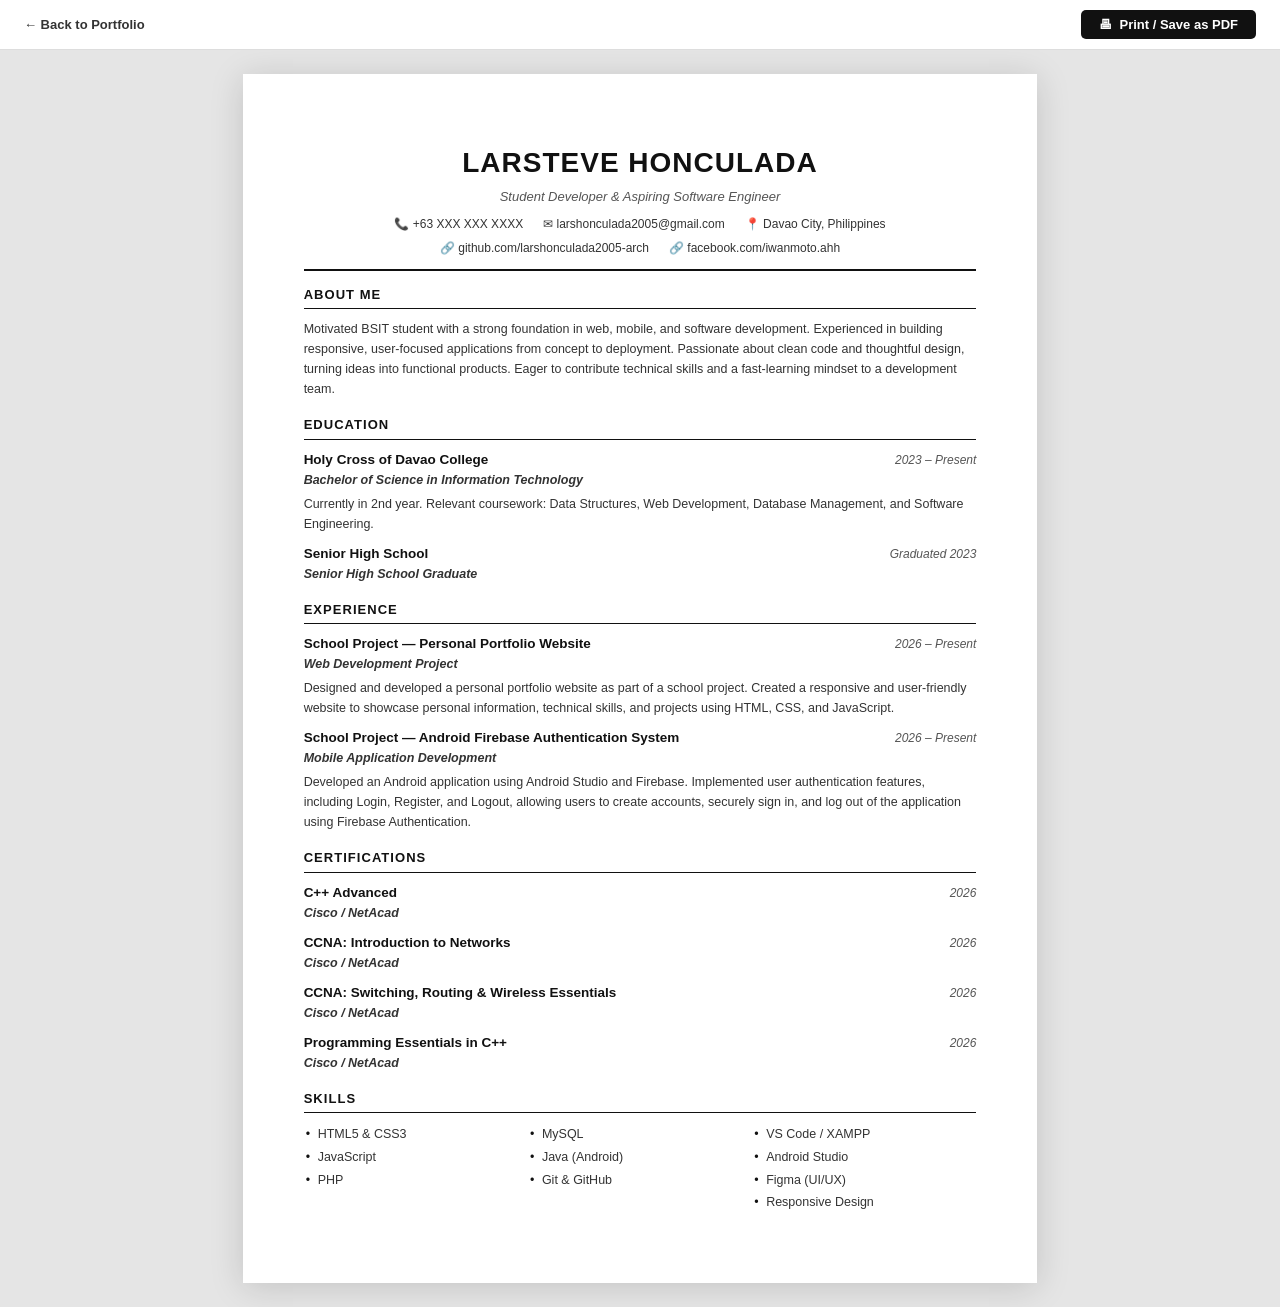
==== resume.html @ 31122566 "Update resume.html" ====
<!DOCTYPE html>
<html lang="en">
<head>
  <meta charset="UTF-8" />
  <meta name="viewport" content="width=device-width, initial-scale=1.0" />
  <title>Larsteve Honculada | Resume</title>
  <style>
    /* ── Loader ── */
    #loader {
      position: fixed;
      inset: 0;
      z-index: 9999;
      display: flex;
      flex-direction: column;
      align-items: center;
      justify-content: center;
      gap: 20px;
      background: #0a0f1e;
      transition: opacity 0.5s ease, visibility 0.5s ease;
    }
    #loader.hide {
      opacity: 0;
      visibility: hidden;
      pointer-events: none;
    }
    .loader-ring {
      width: 64px;
      height: 64px;
      border-radius: 50%;
      border: 3px solid rgba(255,255,255,0.08);
      border-top-color: #4f8ef7;
      border-right-color: #a78bfa;
      animation: spin 0.9s linear infinite;
    }
    @keyframes spin {
      to { transform: rotate(360deg); }
    }
    .loader-initials {
      position: absolute;
      font-family: 'Arial', sans-serif;
      font-size: 15px;
      font-weight: 800;
      letter-spacing: 1px;
      background: linear-gradient(135deg, #4f8ef7, #a78bfa);
      -webkit-background-clip: text;
      -webkit-text-fill-color: transparent;
      background-clip: text;
    }
    .loader-ring-wrap {
      position: relative;
      display: flex;
      align-items: center;
      justify-content: center;
    }
    .loader-text {
      font-family: 'Arial', sans-serif;
      font-size: 12px;
      color: rgba(255,255,255,0.35);
      letter-spacing: 0.15em;
      text-transform: uppercase;
    }

    /* ── Reset ── */
    *, *::before, *::after { box-sizing: border-box; margin: 0; padding: 0; }
    body {
      font-family: 'Arial', sans-serif;
      font-size: 14px;
      color: #111;
      background: #e5e5e5;
      line-height: 1.5;
    }
    a { color: inherit; text-decoration: none; }
    ul { list-style: none; }

    /* ── Top bar (screen only) ── */
    .topbar {
      position: sticky;
      top: 0;
      z-index: 100;
      display: flex;
      align-items: center;
      justify-content: space-between;
      padding: 10px 24px;
      background: #fff;
      border-bottom: 1px solid #ddd;
      font-size: 13px;
    }
    .topbar a {
      color: #333;
      font-weight: 600;
      text-decoration: none;
    }
    .topbar a:hover { color: #000; }
    .btn-save {
      background: #111;
      color: #fff;
      border: none;
      padding: 7px 18px;
      border-radius: 5px;
      font-size: 13px;
      font-weight: 600;
      cursor: pointer;
    }
    .btn-save:hover { background: #333; }

    /* ── Page (the white resume sheet) ── */
    .page {
      width: 210mm;
      min-height: 297mm;
      margin: 24px auto;
      background: #fff;
      padding: 18mm 16mm 14mm;
      box-shadow: 0 4px 32px rgba(0,0,0,0.15);
    }

    /* ── Header ── */
    .cv-header {
      text-align: center;
      padding-bottom: 12px;
      margin-bottom: 14px;
      border-bottom: 2px solid #111;
    }
    .cv-name {
      font-size: 28px;
      font-weight: 800;
      letter-spacing: 1px;
      color: #111;
      text-transform: uppercase;
    }
    .cv-role {
      font-size: 13px;
      color: #555;
      margin-top: 3px;
      font-style: italic;
    }
    .cv-contact {
      display: flex;
      flex-wrap: wrap;
      justify-content: center;
      gap: 6px 20px;
      margin-top: 8px;
    }
    .cv-contact span {
      font-size: 12px;
      color: #333;
    }
    .cv-contact span::before {
      margin-right: 3px;
    }

    /* ── Section ── */
    .cv-section {
      margin-bottom: 16px;
    }
    .cv-section-title {
      font-size: 13px;
      font-weight: 800;
      text-transform: uppercase;
      letter-spacing: 0.08em;
      color: #111;
      margin-bottom: 4px;
    }
    .cv-divider {
      border: none;
      border-top: 1.5px solid #111;
      margin-bottom: 10px;
    }

    /* ── Entry ── */
    .cv-entry {
      margin-bottom: 10px;
    }
    .cv-entry:last-child { margin-bottom: 0; }

    .cv-entry-top {
      display: flex;
      justify-content: space-between;
      align-items: baseline;
    }
    .cv-org {
      font-weight: 700;
      font-size: 13.5px;
      color: #111;
    }
    .cv-date {
      font-size: 12px;
      color: #555;
      white-space: nowrap;
      font-style: italic;
    }
    .cv-role-title {
      font-size: 12.5px;
      font-weight: 600;
      color: #333;
      margin-top: 1px;
      font-style: italic;
    }
    .cv-desc {
      font-size: 12.5px;
      color: #333;
      margin-top: 4px;
      line-height: 1.6;
    }

    /* ── Skills grid ── */
    .cv-skills-grid {
      display: grid;
      grid-template-columns: repeat(3, 1fr);
      gap: 2px 0;
    }
    .cv-skills-col li {
      font-size: 12.5px;
      color: #333;
      padding: 2px 0 2px 14px;
      position: relative;
    }
    .cv-skills-col li::before {
      content: '•';
      position: absolute;
      left: 2px;
      color: #111;
    }

    /* ══════════════════════════════════════
       PRINT — fits one A4 / bond paper page
    ═══════════════════════════════════════ */
    @page {
      size: A4 portrait;
      margin: 0;
    }
    @media print {
      body    { background: #fff; }
      .topbar { display: none !important; }
      #loader { display: none !important; }
      .page {
        width: 100%;
        min-height: 0;
        margin: 0;
        padding: 14mm 14mm 10mm;
        box-shadow: none;
      }
      /* Scale everything down just enough to fit one page */
      .cv-name            { font-size: 22px; }
      .cv-role            { font-size: 11px; }
      .cv-contact span    { font-size: 10.5px; }
      .cv-section-title   { font-size: 11px; }
      .cv-org             { font-size: 12px; }
      .cv-date            { font-size: 10.5px; }
      .cv-role-title      { font-size: 11px; }
      .cv-desc            { font-size: 11px; line-height: 1.45; }
      .cv-skills-col li   { font-size: 11px; }
      .cv-section         { margin-bottom: 11px; }
      .cv-entry           { margin-bottom: 8px; }
      .cv-header          { padding-bottom: 8px; margin-bottom: 10px; }
      .cv-divider         { margin-bottom: 7px; }
      a { color: #111 !important; }
    }
  </style>
</head>
<body>

  <!-- Loading screen -->
  <div id="loader">
    <div class="loader-ring-wrap">
      <div class="loader-ring"></div>
      <span class="loader-initials">LH</span>
    </div>
    <p class="loader-text">Loading</p>
  </div>

  <!-- Top bar -->
  <div class="topbar">
    <a href="index" class="resume-bar-link">&#8592; Back to Portfolio</a>
    <button class="btn-save" onclick="window.print()">&#128438;&nbsp; Print / Save as PDF</button>
  </div>

  <!-- Resume sheet -->
  <div class="page">

    <!-- HEADER -->
    <header class="cv-header">
      <h1 class="cv-name">Larsteve Honculada</h1>
      <p class="cv-role">Student Developer &amp; Aspiring Software Engineer</p>
      <div class="cv-contact">
        <span>&#128222; +63 XXX XXX XXXX</span>
        <span>&#9993; larshonculada2005@gmail.com</span>
        <span>&#128205; Davao City, Philippines</span>
        <span>&#128279; github.com/larshonculada2005-arch</span>
        <span>&#128279; facebook.com/iwanmoto.ahh</span>
      </div>
    </header>

    <!-- ABOUT ME -->
    <section class="cv-section">
      <h2 class="cv-section-title">About Me</h2>
      <div class="cv-divider"></div>
      <p class="cv-desc">
        Motivated BSIT student with a strong foundation in web, mobile, and software development.
        Experienced in building responsive, user-focused applications from concept to deployment.
        Passionate about clean code and thoughtful design, turning ideas into functional products.
        Eager to contribute technical skills and a fast-learning mindset to a development team.
      </p>
    </section>

    <!-- EDUCATION -->
    <section class="cv-section">
      <h2 class="cv-section-title">Education</h2>
      <div class="cv-divider"></div>

      <div class="cv-entry">
        <div class="cv-entry-top">
          <span class="cv-org">Holy Cross of Davao College</span>
          <span class="cv-date">2023 – Present</span>
        </div>
        <p class="cv-role-title">Bachelor of Science in Information Technology</p>
        <p class="cv-desc">
          Currently in 2nd year. Relevant coursework: Data Structures, Web Development,
          Database Management, and Software Engineering.
        </p>
      </div>

      <div class="cv-entry">
        <div class="cv-entry-top">
          <span class="cv-org">Senior High School</span>
          <span class="cv-date">Graduated 2023</span>
        </div>
        <p class="cv-role-title">Senior High School Graduate</p>
      </div>
    </section>

    <!-- EXPERIENCE -->
    <section class="cv-section">
      <h2 class="cv-section-title">Experience</h2>
      <div class="cv-divider"></div>

      <div class="cv-entry">
        <div class="cv-entry-top">
          <span class="cv-org">School Project — Personal Portfolio Website</span>
          <span class="cv-date">2026 – Present</span>
        </div>
        <p class="cv-role-title">Web Development Project</p>
        <p class="cv-desc">
          Designed and developed a personal portfolio website as part of a school project.
          Created a responsive and user-friendly website to showcase personal information,
          technical skills, and projects using HTML, CSS, and JavaScript.
        </p>
      </div>

      <div class="cv-entry">
        <div class="cv-entry-top">
          <span class="cv-org">School Project — Android Firebase Authentication System</span>
          <span class="cv-date">2026 – Present</span>
        </div>
        <p class="cv-role-title">Mobile Application Development</p>
        <p class="cv-desc">
          Developed an Android application using Android Studio and Firebase. Implemented
          user authentication features, including Login, Register, and Logout, allowing
          users to create accounts, securely sign in, and log out of the application
          using Firebase Authentication.
        </p>
      </div>
    </section>

    <!-- CERTIFICATIONS -->
    <section class="cv-section">
      <h2 class="cv-section-title">Certifications</h2>
      <div class="cv-divider"></div>

      <div class="cv-entry">
        <div class="cv-entry-top">
          <span class="cv-org">C++ Advanced</span>
          <span class="cv-date">2026</span>
        </div>
        <p class="cv-role-title">Cisco / NetAcad</p>
      </div>

      <div class="cv-entry">
        <div class="cv-entry-top">
          <span class="cv-org">CCNA: Introduction to Networks</span>
          <span class="cv-date">2026</span>
        </div>
        <p class="cv-role-title">Cisco / NetAcad</p>
      </div>

      <div class="cv-entry">
        <div class="cv-entry-top">
          <span class="cv-org">CCNA: Switching, Routing &amp; Wireless Essentials</span>
          <span class="cv-date">2026</span>
        </div>
        <p class="cv-role-title">Cisco / NetAcad</p>
      </div>

      <div class="cv-entry">
        <div class="cv-entry-top">
          <span class="cv-org">Programming Essentials in C++</span>
          <span class="cv-date">2026</span>
        </div>
        <p class="cv-role-title">Cisco / NetAcad</p>
      </div>

    </section>

    <!-- SKILLS -->
    <section class="cv-section">
      <h2 class="cv-section-title">Skills</h2>
      <div class="cv-divider"></div>
      <div class="cv-skills-grid">
        <ul class="cv-skills-col">
          <li>HTML5 &amp; CSS3</li>
          <li>JavaScript</li>
          <li>PHP</li>
        </ul>
        <ul class="cv-skills-col">
          <li>MySQL</li>
          <li>Java (Android)</li>
          <li>Git &amp; GitHub</li>
        </ul>
        <ul class="cv-skills-col">
          <li>VS Code / XAMPP</li>
          <li>Android Studio</li>
          <li>Figma (UI/UX)</li>
          <li>Responsive Design</li>
        </ul>
      </div>
    </section>

  </div>

  <script>
    window.addEventListener('load', function () {
      var loader = document.getElementById('loader');
      if (loader) {
        setTimeout(function () {
          loader.classList.add('hide');
        }, 400);
      }
    });
  </script>

</body>
</html>
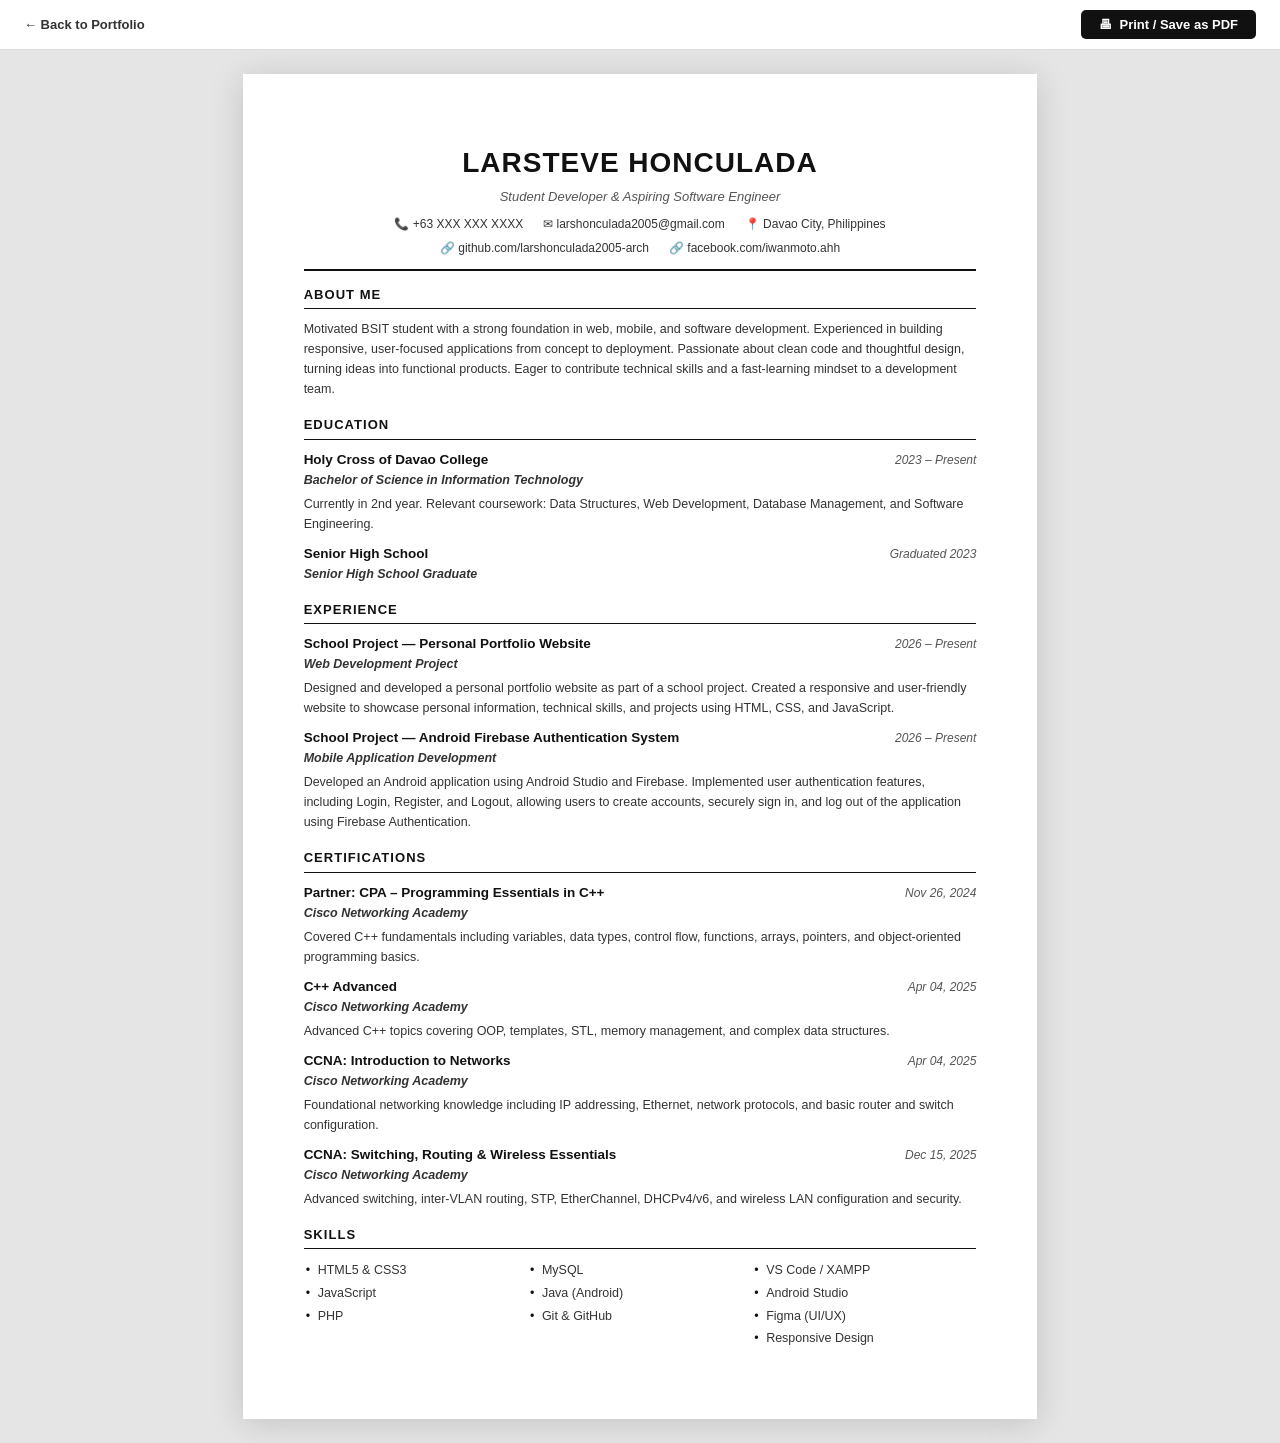
==== commit 7b6039a0: "Update resume.html" ====
--- a/resume.html
+++ b/resume.html
@@ -368,34 +368,38 @@
 
       <div class="cv-entry">
         <div class="cv-entry-top">
+          <span class="cv-org">Partner: CPA – Programming Essentials in C++</span>
+          <span class="cv-date">Nov 26, 2024</span>
+        </div>
+        <p class="cv-role-title">Cisco Networking Academy</p>
+        <p class="cv-desc">Covered C++ fundamentals including variables, data types, control flow, functions, arrays, pointers, and object-oriented programming basics.</p>
+      </div>
+
+      <div class="cv-entry">
+        <div class="cv-entry-top">
           <span class="cv-org">C++ Advanced</span>
-          <span class="cv-date">2026</span>
-        </div>
-        <p class="cv-role-title">Cisco / NetAcad</p>
+          <span class="cv-date">Apr 04, 2025</span>
+        </div>
+        <p class="cv-role-title">Cisco Networking Academy</p>
+        <p class="cv-desc">Advanced C++ topics covering OOP, templates, STL, memory management, and complex data structures.</p>
       </div>
 
       <div class="cv-entry">
         <div class="cv-entry-top">
           <span class="cv-org">CCNA: Introduction to Networks</span>
-          <span class="cv-date">2026</span>
-        </div>
-        <p class="cv-role-title">Cisco / NetAcad</p>
+          <span class="cv-date">Apr 04, 2025</span>
+        </div>
+        <p class="cv-role-title">Cisco Networking Academy</p>
+        <p class="cv-desc">Foundational networking knowledge including IP addressing, Ethernet, network protocols, and basic router and switch configuration.</p>
       </div>
 
       <div class="cv-entry">
         <div class="cv-entry-top">
           <span class="cv-org">CCNA: Switching, Routing &amp; Wireless Essentials</span>
-          <span class="cv-date">2026</span>
-        </div>
-        <p class="cv-role-title">Cisco / NetAcad</p>
-      </div>
-
-      <div class="cv-entry">
-        <div class="cv-entry-top">
-          <span class="cv-org">Programming Essentials in C++</span>
-          <span class="cv-date">2026</span>
-        </div>
-        <p class="cv-role-title">Cisco / NetAcad</p>
+          <span class="cv-date">Dec 15, 2025</span>
+        </div>
+        <p class="cv-role-title">Cisco Networking Academy</p>
+        <p class="cv-desc">Advanced switching, inter-VLAN routing, STP, EtherChannel, DHCPv4/v6, and wireless LAN configuration and security.</p>
       </div>
 
     </section>
@@ -439,3 +443,4 @@
 
 </body>
 </html>
+
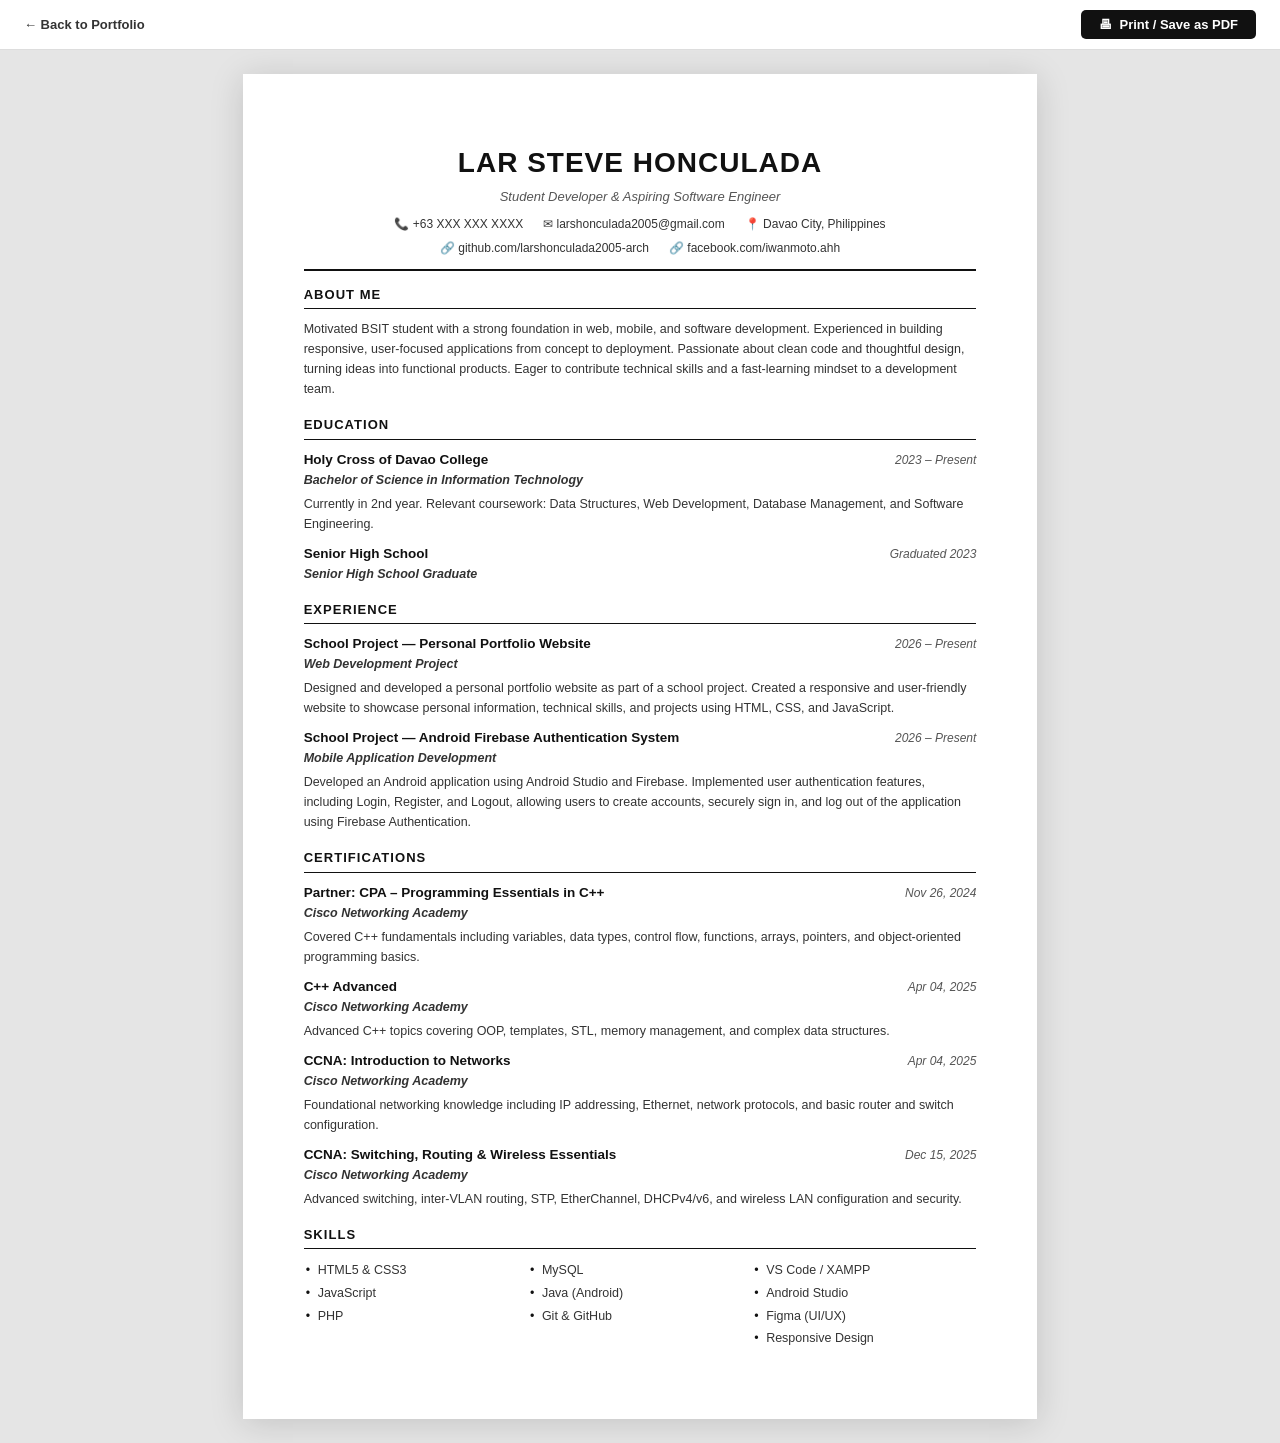
==== commit 528ef7a2: "Update resume.html" ====
--- a/resume.html
+++ b/resume.html
@@ -3,7 +3,7 @@
 <head>
   <meta charset="UTF-8" />
   <meta name="viewport" content="width=device-width, initial-scale=1.0" />
-  <title>Larsteve Honculada | Resume</title>
+  <title>Lar steve Honculada | Resume</title>
   <style>
     /* ── Loader ── */
     #loader {
@@ -279,7 +279,7 @@
 
     <!-- HEADER -->
     <header class="cv-header">
-      <h1 class="cv-name">Larsteve Honculada</h1>
+      <h1 class="cv-name">Lar steve Honculada</h1>
       <p class="cv-role">Student Developer &amp; Aspiring Software Engineer</p>
       <div class="cv-contact">
         <span>&#128222; +63 XXX XXX XXXX</span>
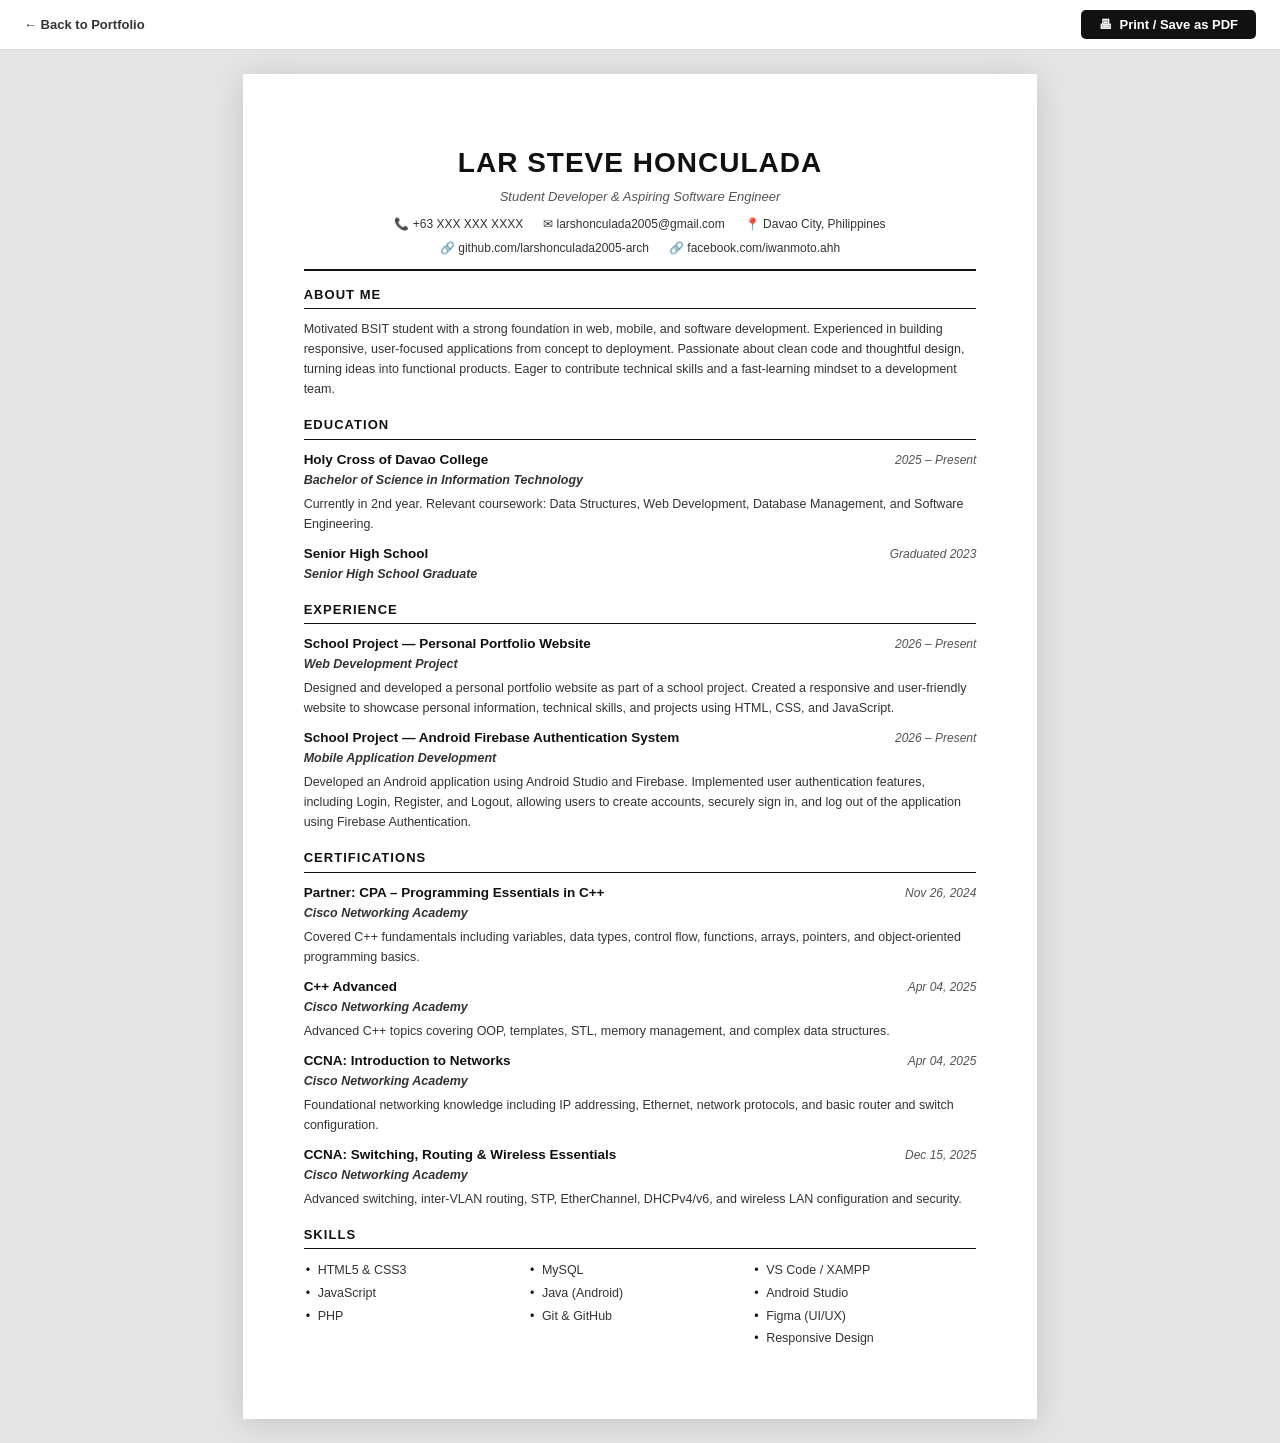
==== commit acd44b34: "Update resume.html" ====
--- a/resume.html
+++ b/resume.html
@@ -310,7 +310,7 @@
       <div class="cv-entry">
         <div class="cv-entry-top">
           <span class="cv-org">Holy Cross of Davao College</span>
-          <span class="cv-date">2023 – Present</span>
+          <span class="cv-date">2025 – Present</span>
         </div>
         <p class="cv-role-title">Bachelor of Science in Information Technology</p>
         <p class="cv-desc">
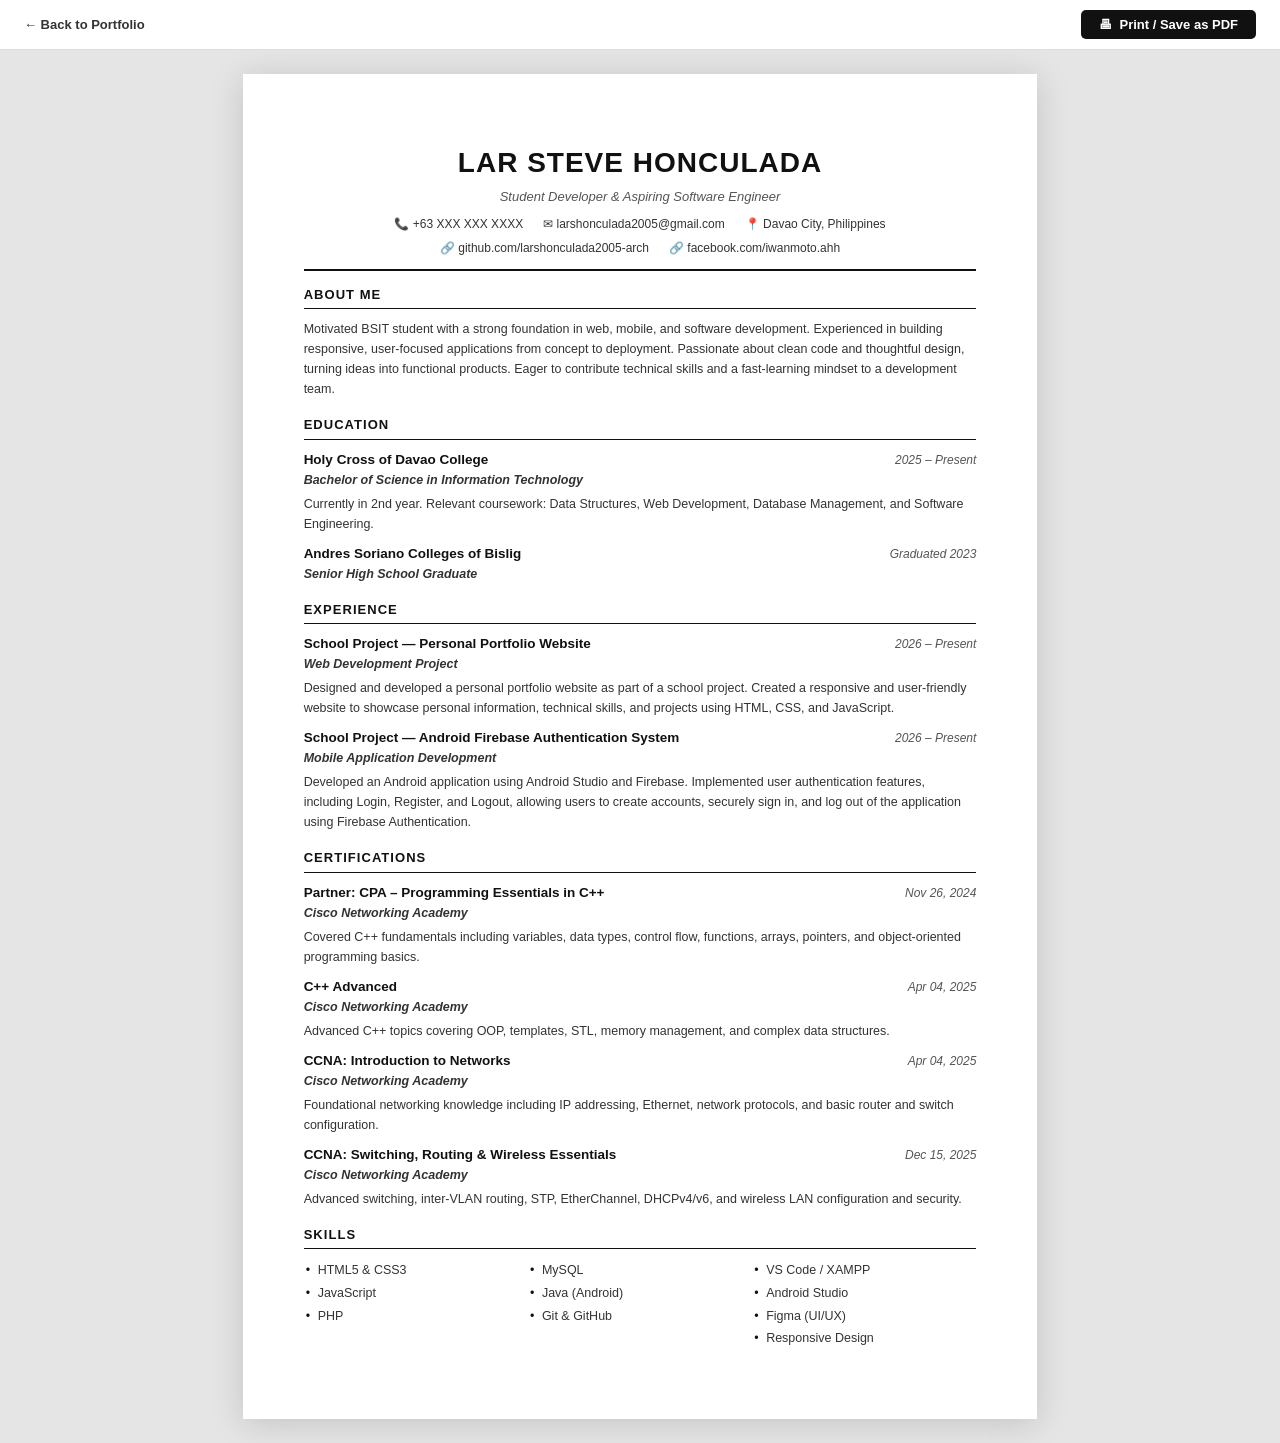
==== commit a6dd53fe: "Update resume.html" ====
--- a/resume.html
+++ b/resume.html
@@ -321,7 +321,7 @@
 
       <div class="cv-entry">
         <div class="cv-entry-top">
-          <span class="cv-org">Senior High School</span>
+          <span class="cv-org">Andres Soriano Colleges of Bislig</span>
           <span class="cv-date">Graduated 2023</span>
         </div>
         <p class="cv-role-title">Senior High School Graduate</p>
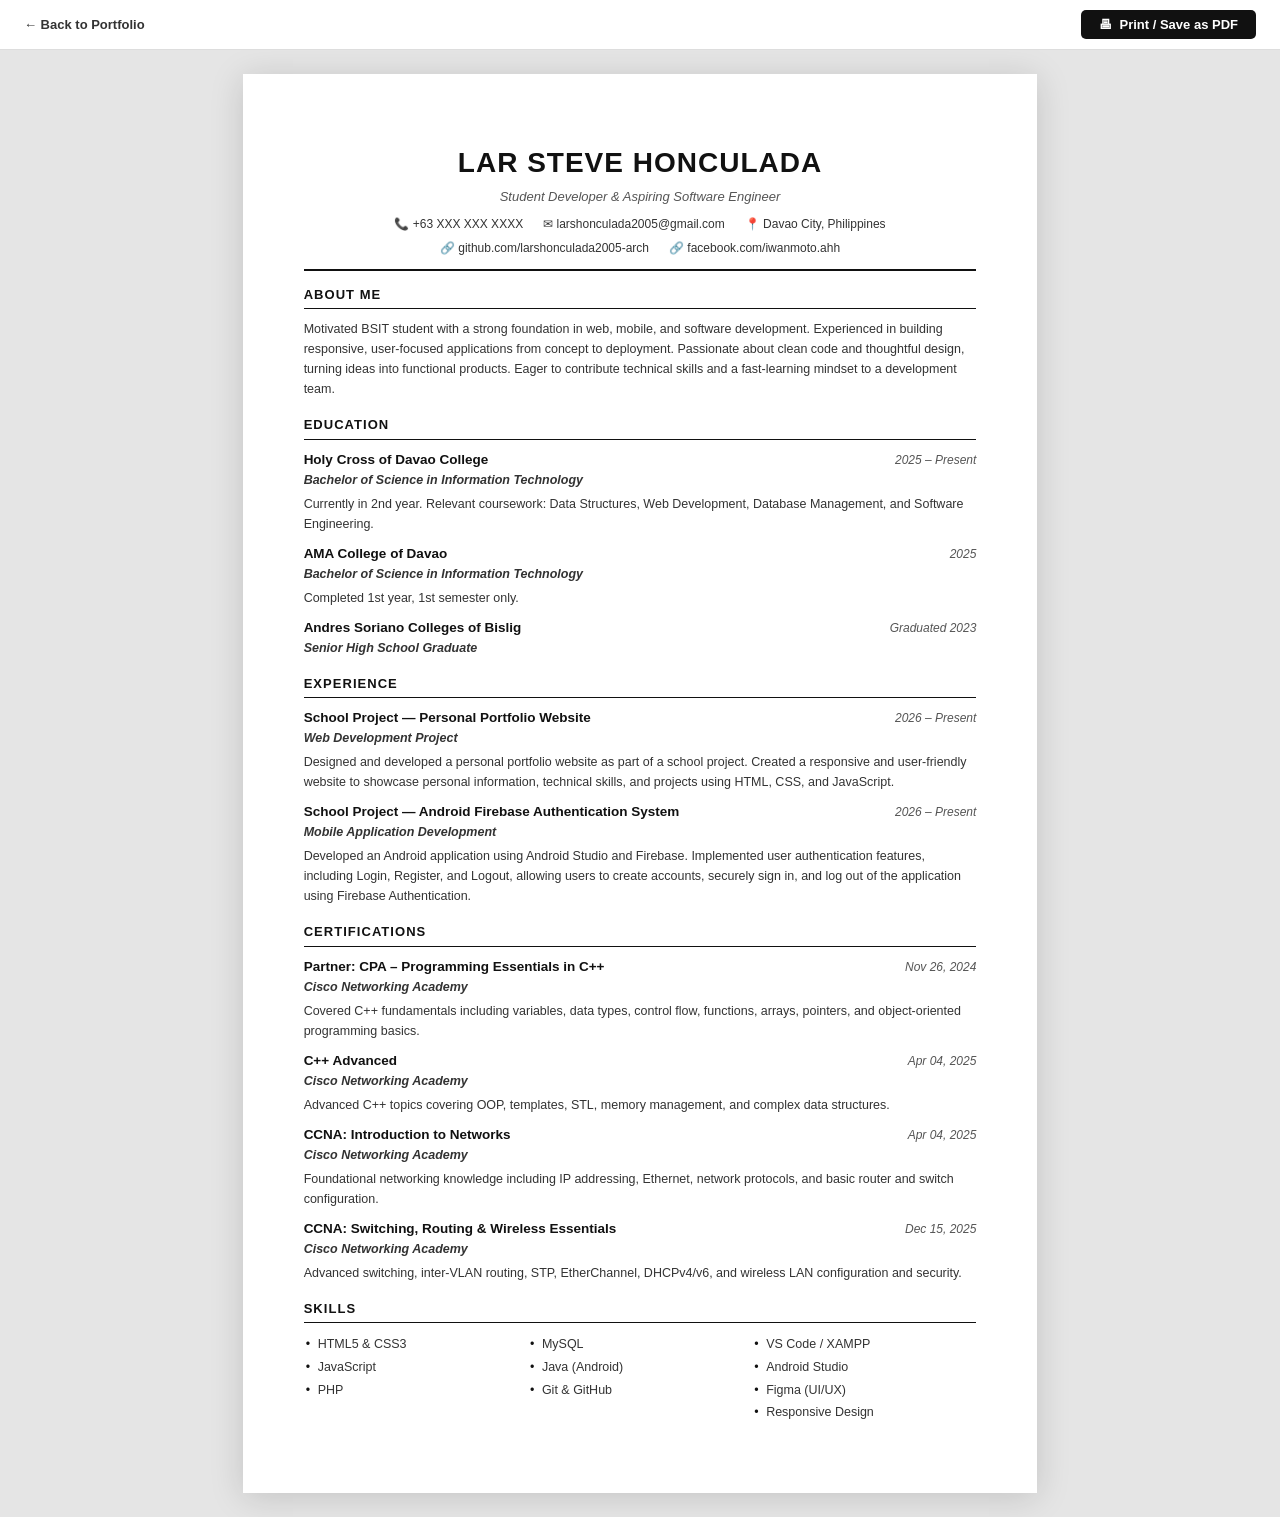
==== commit 7ed63373: "Revise education entries in resume.html" ====
--- a/resume.html
+++ b/resume.html
@@ -303,30 +303,41 @@
     </section>
 
     <!-- EDUCATION -->
-    <section class="cv-section">
-      <h2 class="cv-section-title">Education</h2>
-      <div class="cv-divider"></div>
-
-      <div class="cv-entry">
-        <div class="cv-entry-top">
-          <span class="cv-org">Holy Cross of Davao College</span>
-          <span class="cv-date">2025 – Present</span>
-        </div>
-        <p class="cv-role-title">Bachelor of Science in Information Technology</p>
-        <p class="cv-desc">
-          Currently in 2nd year. Relevant coursework: Data Structures, Web Development,
-          Database Management, and Software Engineering.
-        </p>
-      </div>
-
-      <div class="cv-entry">
-        <div class="cv-entry-top">
-          <span class="cv-org">Andres Soriano Colleges of Bislig</span>
-          <span class="cv-date">Graduated 2023</span>
-        </div>
-        <p class="cv-role-title">Senior High School Graduate</p>
-      </div>
-    </section>
+ <section class="cv-section">
+  <h2 class="cv-section-title">Education</h2>
+  <div class="cv-divider"></div>
+
+  <div class="cv-entry">
+    <div class="cv-entry-top">
+      <span class="cv-org">Holy Cross of Davao College</span>
+      <span class="cv-date">2025 – Present</span>
+    </div>
+    <p class="cv-role-title">Bachelor of Science in Information Technology</p>
+    <p class="cv-desc">
+      Currently in 2nd year. Relevant coursework: Data Structures, Web Development,
+      Database Management, and Software Engineering.
+    </p>
+  </div>
+
+  <div class="cv-entry">
+    <div class="cv-entry-top">
+      <span class="cv-org">AMA College of Davao</span>
+      <span class="cv-date">2025</span>
+    </div>
+    <p class="cv-role-title">Bachelor of Science in Information Technology</p>
+    <p class="cv-desc">
+      Completed 1st year, 1st semester only.
+    </p>
+  </div>
+
+  <div class="cv-entry">
+    <div class="cv-entry-top">
+      <span class="cv-org">Andres Soriano Colleges of Bislig</span>
+      <span class="cv-date">Graduated 2023</span>
+    </div>
+    <p class="cv-role-title">Senior High School Graduate</p>
+  </div>
+</section>
 
     <!-- EXPERIENCE -->
     <section class="cv-section">
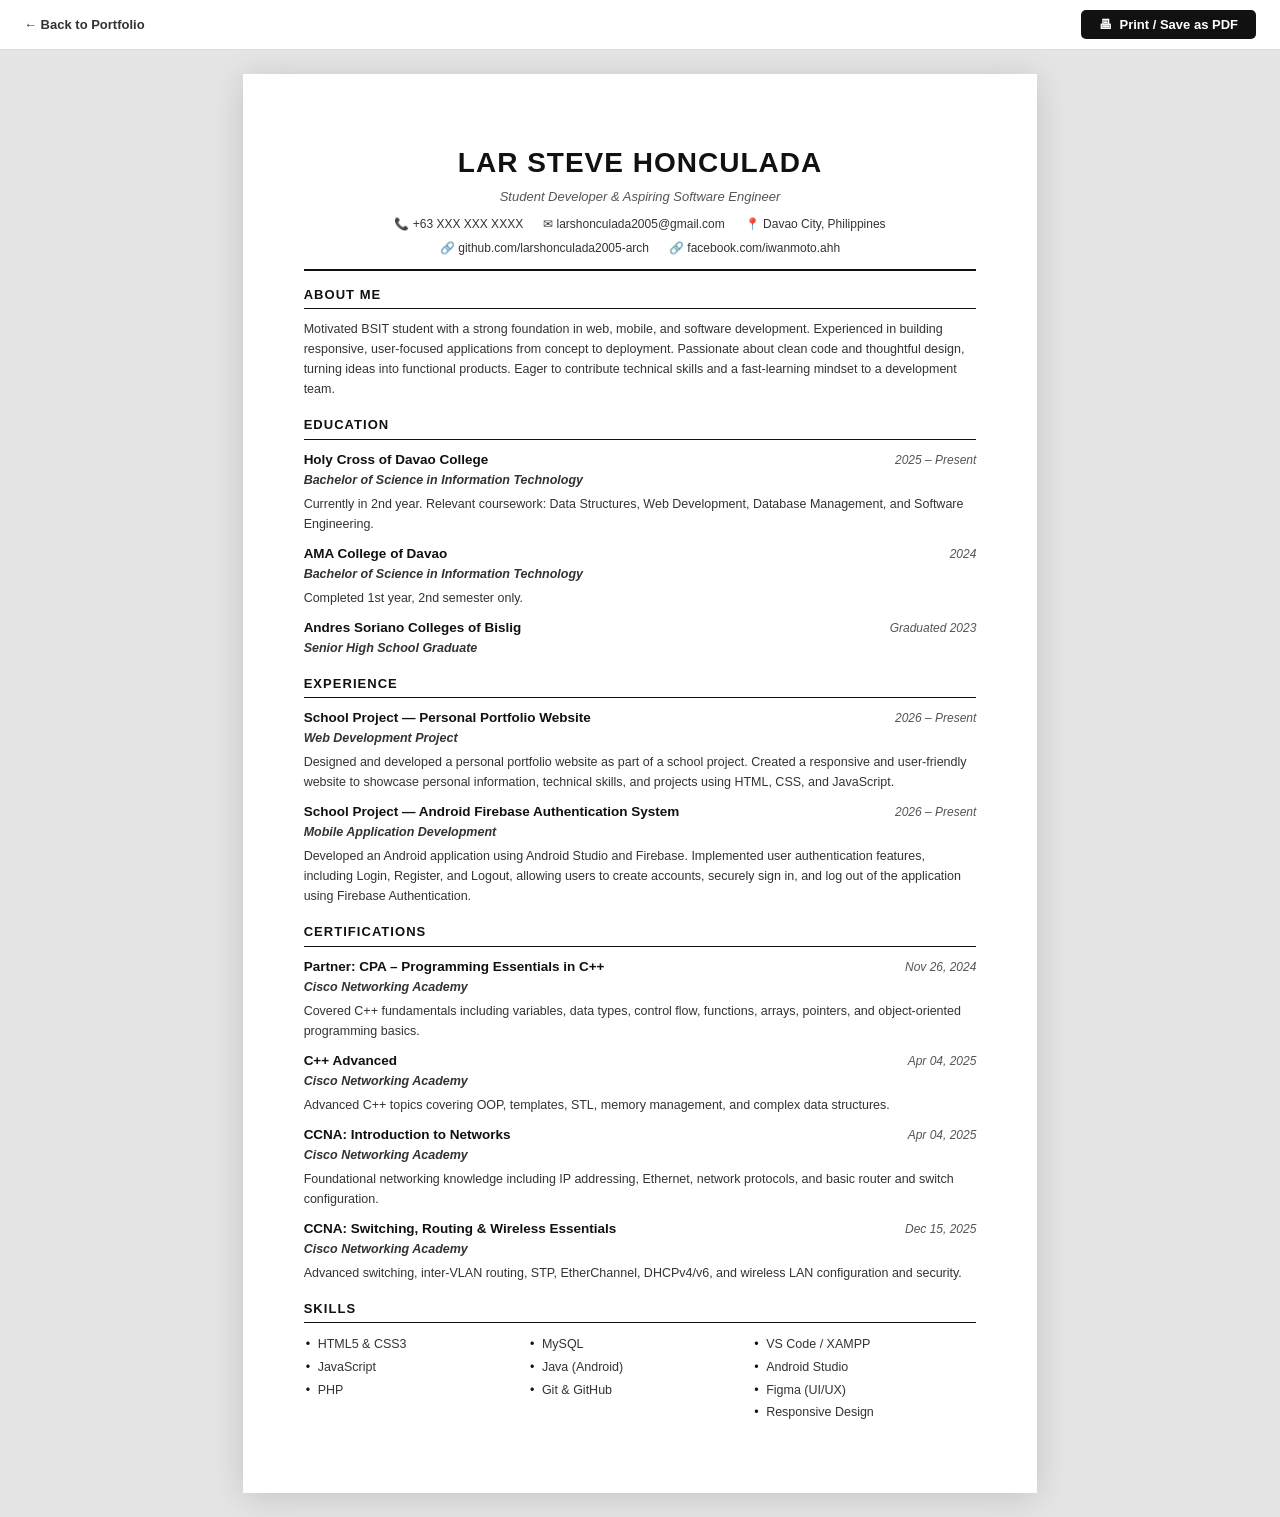
==== commit ebe45fd6: "Update resume.html" ====
--- a/resume.html
+++ b/resume.html
@@ -322,11 +322,11 @@
   <div class="cv-entry">
     <div class="cv-entry-top">
       <span class="cv-org">AMA College of Davao</span>
-      <span class="cv-date">2025</span>
+      <span class="cv-date">2024</span>
     </div>
     <p class="cv-role-title">Bachelor of Science in Information Technology</p>
     <p class="cv-desc">
-      Completed 1st year, 1st semester only.
+      Completed 1st year, 2nd semester only.
     </p>
   </div>
 
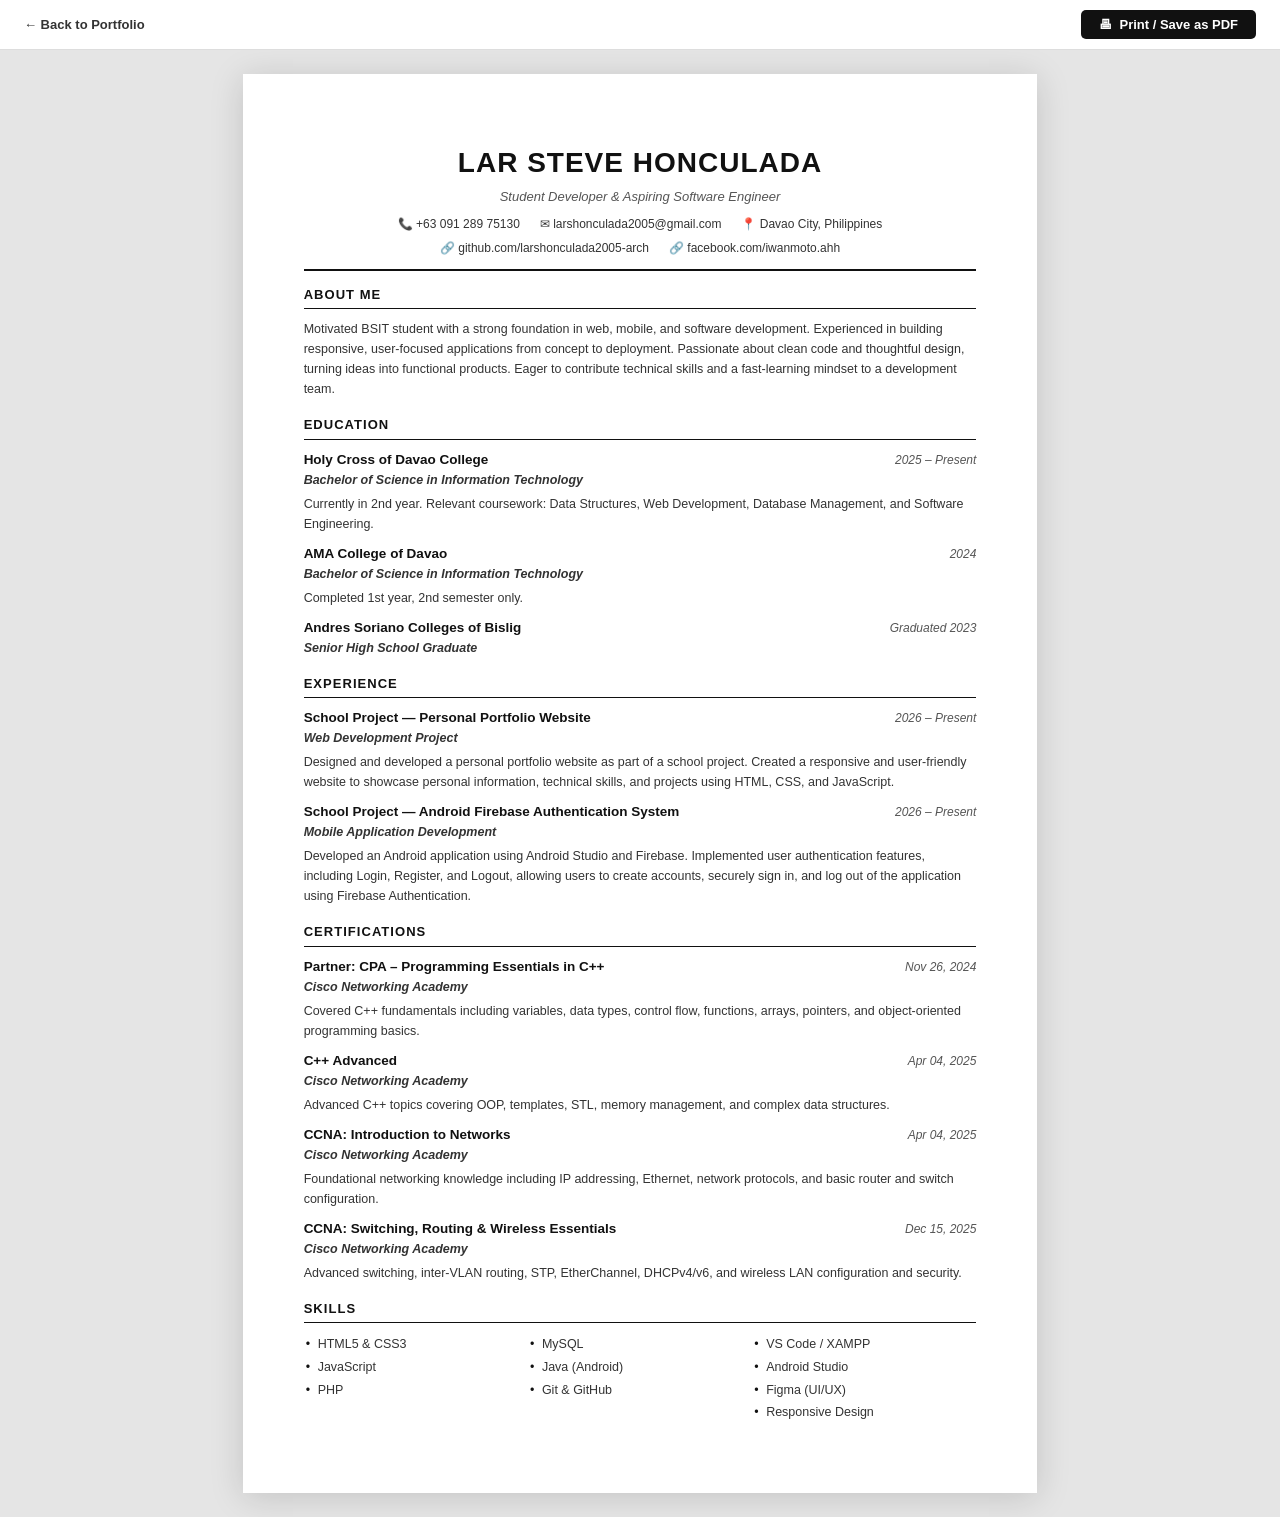
==== commit 34b4b27a: "Update contact number in resume.html" ====
--- a/resume.html
+++ b/resume.html
@@ -282,7 +282,7 @@
       <h1 class="cv-name">Lar steve Honculada</h1>
       <p class="cv-role">Student Developer &amp; Aspiring Software Engineer</p>
       <div class="cv-contact">
-        <span>&#128222; +63 XXX XXX XXXX</span>
+        <span>&#128222; +63 091 289 75130</span>
         <span>&#9993; larshonculada2005@gmail.com</span>
         <span>&#128205; Davao City, Philippines</span>
         <span>&#128279; github.com/larshonculada2005-arch</span>
